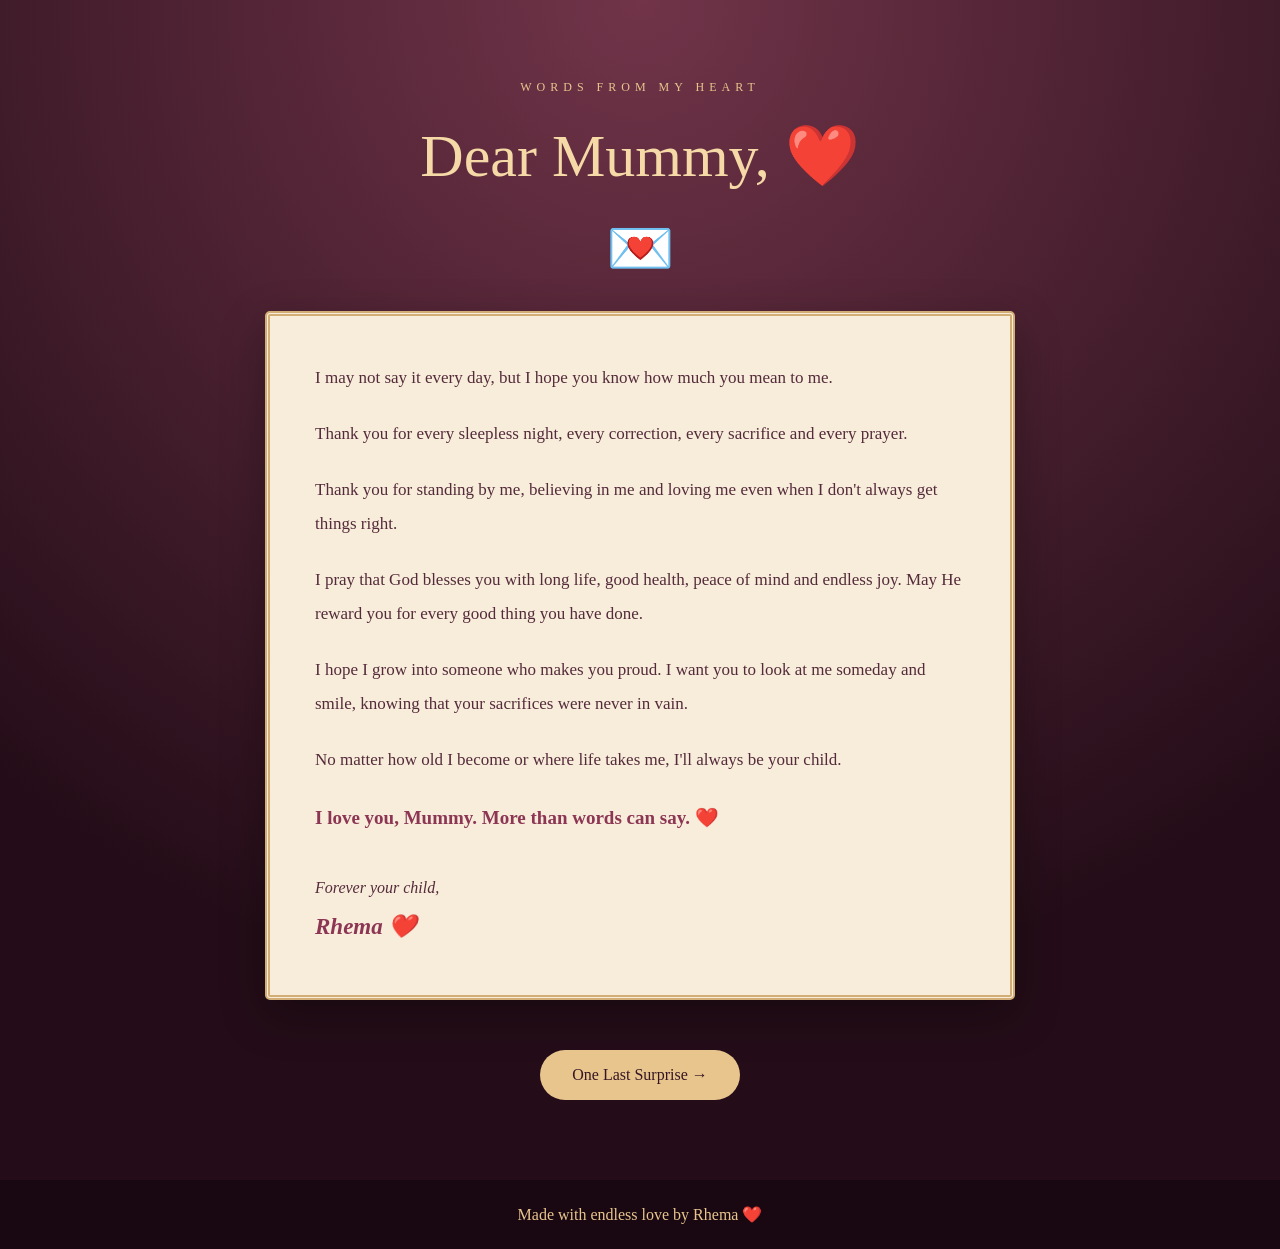
==== letter.html @ 6cc8d13c "Add files via upload" ====
<!DOCTYPE html>
<html lang="en">
<head>
    <meta charset="UTF-8">
    <meta name="viewport" content="width=device-width, initial-scale=1.0">
    <title>A Letter to Mummy ❤️</title>
    <link rel="stylesheet" href="css/style.css">
</head>
<body>

    <!-- <nav class="navbar">
        <div class="logo">For Mummy 🌹</div>

        <div class="nav-links">
            <a href="index.html">Home</a>
            <a href="love.html">My First Love</a>
            <a href="letter.html" class="active">My Letter</a>
            <a href="surprise.html">Surprise</a>
        </div>
    </nav> -->

    <main class="letter-page">

        <p class="eyebrow">WORDS FROM MY HEART</p>

        <h1>Dear Mummy, ❤️</h1>

        <div class="letter-decoration">💌</div>

        <div class="letter-content">

            <p>
                I may not say it every day, but I hope you
                know how much you mean to me.
            </p>

            <p>
                Thank you for every sleepless night,
                every correction, every sacrifice and
                every prayer.
            </p>

            <p>
                Thank you for standing by me, believing
                in me and loving me even when I don't
                always get things right.
            </p>

            <p>
                I pray that God blesses you with long life,
                good health, peace of mind and endless joy.
                May He reward you for every good thing
                you have done.
            </p>

            <p>
                I hope I grow into someone who makes you
                proud. I want you to look at me someday
                and smile, knowing that your sacrifices
                were never in vain.
            </p>

            <p>
                No matter how old I become or where life
                takes me, I'll always be your child.
            </p>

            <p class="final-words">
                I love you, Mummy. More than words can say. ❤️
            </p>

            <div class="letter-signature">
                Forever your child,<br>
                <span>Rhema ❤️</span>
            </div>

        </div>

        <a href="surprise.html" class="btn">
            One Last Surprise →
        </a>

    </main>

    <footer>
        Made with endless love by Rhema ❤️
    </footer>

    <script src="js/script.js"></script>

</body>
</html>
---- css/style.css ----
* {
    margin: 0;
    padding: 0;
    box-sizing: border-box;
}

html {
    scroll-behavior: smooth;
}

body {
    font-family: Georgia, serif;
    background: #240d18;
    color: #fff5e8;
    min-height: 100vh;
}

/* NAVIGATION */

.navbar {
    width: 100%;
    padding: 25px 8%;
    display: flex;
    justify-content: space-between;
    align-items: center;
    background: rgba(36, 13, 24, 0.95);
    border-bottom: 1px solid rgba(232, 197, 141, 0.2);
}

.logo {
    color: #e8c58d;
    font-size: 24px;
    font-weight: bold;
}

.nav-links {
    display: flex;
    gap: 30px;
}

.nav-links a {
    color: #f3dddd;
    text-decoration: none;
    font-size: 15px;
    transition: 0.3s;
}

.nav-links a:hover,
.nav-links a.active {
    color: #e8c58d;
}

/* HOMEPAGE */

.hero {
    min-height: 85vh;
    display: flex;
    align-items: center;
    justify-content: center;
    text-align: center;
    padding: 50px 20px;
    background:
        radial-gradient(circle at center, #713449, #240d18 75%);
}

.hero-content {
    max-width: 750px;
}

.eyebrow {
    color: #e8c58d;
    letter-spacing: 5px;
    font-size: 12px;
    margin-bottom: 25px;
}

.hero-flower {
    font-size: 60px;
    margin-bottom: 15px;
}

.hero h1 {
    font-size: clamp(45px, 8vw, 75px);
    font-weight: normal;
    line-height: 1.3;
    color: #fff5e8;
}

.hero h1 span {
    color: #e8c58d;
}

.hero-text {
    max-width: 580px;
    margin: 25px auto;
    font-size: 18px;
    line-height: 1.9;
    color: #f3dddd;
}

.btn {
    display: inline-block;
    margin-top: 20px;
    padding: 16px 32px;
    background: #e8c58d;
    color: #351625;
    text-decoration: none;
    border-radius: 30px;
    transition: 0.3s;
}

.btn:hover {
    background: white;
    transform: translateY(-4px);
}

.signature {
    margin-top: 30px;
    color: #e8c58d;
    font-style: italic;
}

/* FOOTER */

footer {
    padding: 25px;
    text-align: center;
    color: #e8c58d;
    background: #190812;
}

/* MOBILE */

@media (max-width: 750px) {

    .navbar {
        flex-direction: column;
        gap: 20px;
        padding: 20px;
    }

    .nav-links {
        gap: 15px;
        flex-wrap: wrap;
        justify-content: center;
    }

    .nav-links a {
        font-size: 13px;
    }

    .hero-text {
        font-size: 16px;
    }
}


/* MY FIRST LOVE PAGE */

.love-page {
    min-height: 85vh;
    padding: 90px 8%;
    text-align: center;
    background: linear-gradient(145deg, #3b1929, #240d18);
}

.love-page h1 {
    font-size: clamp(40px, 7vw, 65px);
    font-weight: normal;
    color: #e8c58d;
    margin: 20px 0;
}

.love-flower {
    font-size: 55px;
    margin: 20px 0;
}

.love-intro {
    max-width: 650px;
    margin: 0 auto 40px;
    font-size: 20px;
    line-height: 1.9;
    color: #fff5e8;
}

.love-message {
    max-width: 750px;
    margin: auto;
    padding: 40px;
    background: rgba(255,255,255,0.05);
    border: 1px solid rgba(232,197,141,0.25);
    border-radius: 20px;
}

.love-message p {
    font-size: 17px;
    line-height: 2;
    color: #f3dddd;
    margin-bottom: 25px;
}

.love-message p:last-child {
    margin-bottom: 0;
}


/* LETTER PAGE */

.letter-page {
    min-height: 85vh;
    padding: 80px 20px;
    text-align: center;
    background: radial-gradient(circle at top, #713449, #240d18 75%);
}

.letter-page h1 {
    color: #f5d9a7;
    font-size: clamp(40px, 7vw, 60px);
    font-weight: normal;
    margin: 20px 0;
}

.letter-decoration {
    font-size: 55px;
    margin: 25px 0;
}

.letter-content {
    max-width: 750px;
    margin: 30px auto;
    padding: 45px;
    text-align: left;
    background: #f8eddb;
    color: #542b3a;
    border-radius: 5px;
    box-shadow: 0 15px 45px rgba(0,0,0,0.3);
    border: 5px double #d2ad76;
}

.letter-content p {
    font-size: 17px;
    line-height: 2;
    margin-bottom: 22px;
}

.letter-content .final-words {
    color: #8c3654;
    font-weight: bold;
    font-size: 19px;
}

.letter-signature {
    margin-top: 35px;
    line-height: 2;
    font-style: italic;
}

.letter-signature span {
    color: #8c3654;
    font-size: 23px;
    font-weight: bold;
}

/* SURPRISE PAGE */
.surprise-page {
    min-height: 85vh;
    padding: 80px 20px;
    display: flex;
    align-items: center;
    justify-content: center;
    text-align: center;
    background: radial-gradient(circle at top, #713449, #240d18 75%);
}

.surprise-content {
    max-width: 750px;
    padding: 45px;
    background: rgba(255, 255, 255, 0.06);
    border: 1px solid #d2ad76;
    border-radius: 20px;
    box-shadow: 0 15px 45px rgba(0, 0, 0, 0.3);
}

.surprise-decoration {
    font-size: 55px;
    margin-bottom: 25px;
}

.surprise-content h1 {
    color: #f5d9a7;
    font-size: clamp(35px, 6vw, 55px);
    font-weight: normal;
    margin-bottom: 30px;
}

.surprise-content p {
    color: #f8eddb;
    font-size: 18px;
    line-height: 2;
    margin-bottom: 22px;
}

.surprise-content h2 {
    color: #f5d9a7;
    font-size: clamp(28px, 5vw, 40px);
    margin: 35px 0 20px;
}

.surprise-content .surprise-final {
    color: #f5d9a7;
}

.surprise-signature {
    margin-top: 35px;
    font-style: italic;
}

.surprise-signature span {
    color: #f5d9a7;
    font-size: 23px;
    font-weight: bold;
}
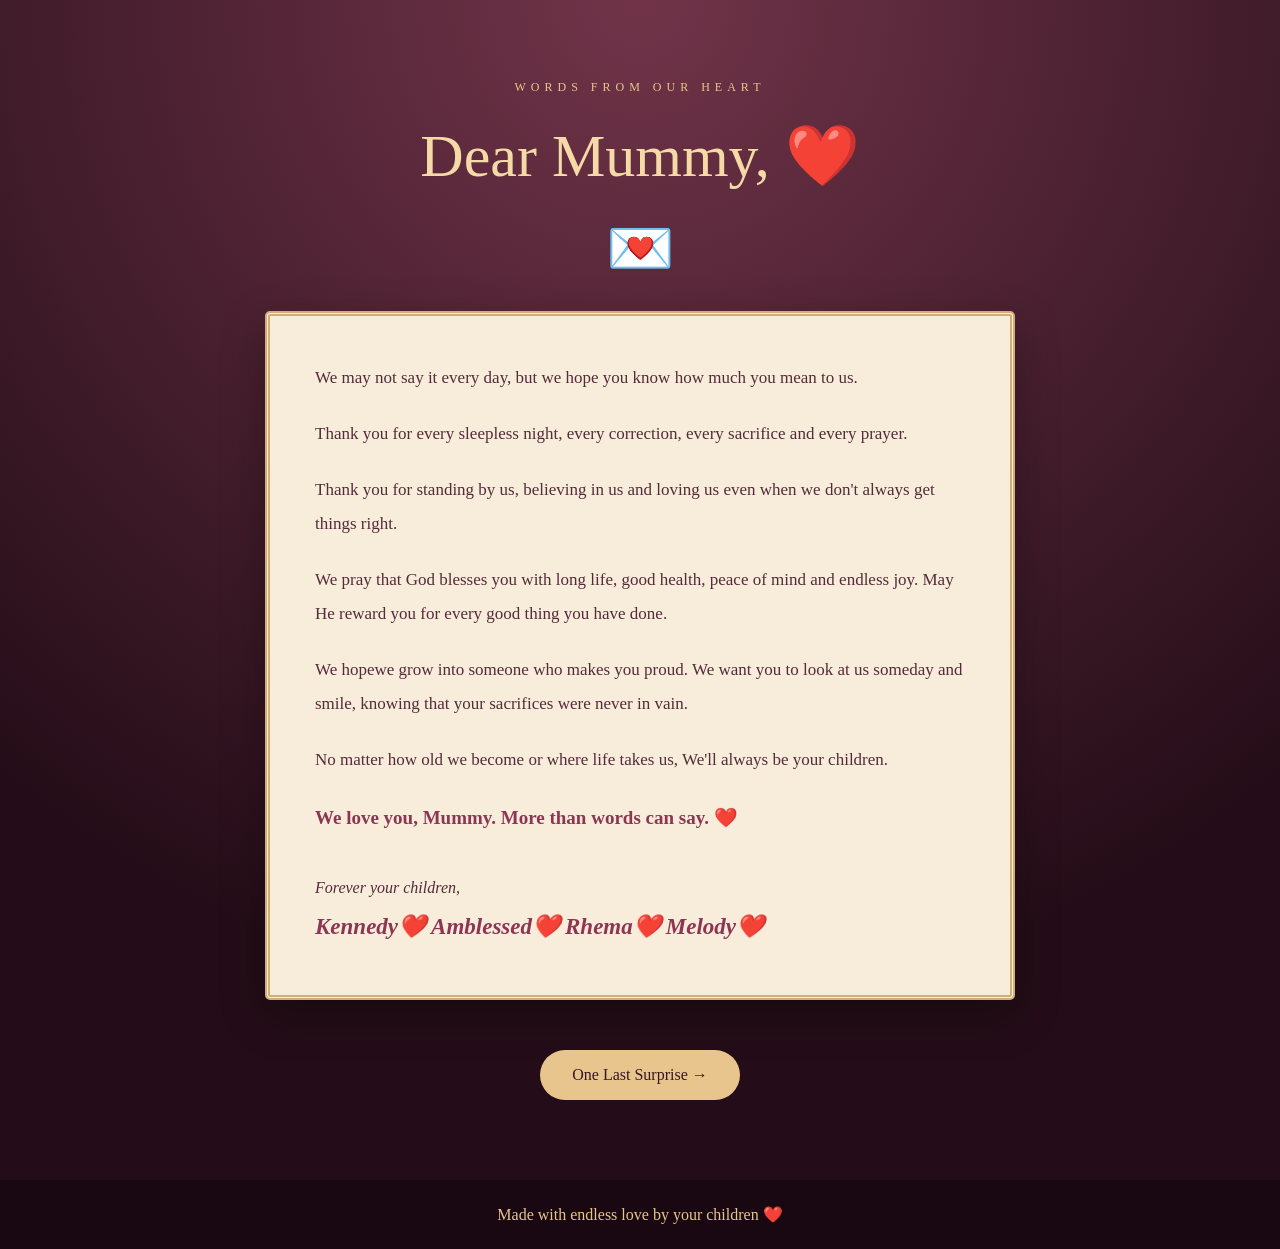
==== commit 41c4a450: "Add files via upload" ====
--- a/letter.html
+++ b/letter.html
@@ -9,20 +9,9 @@
 </head>
 <body>
 
-    <!-- <nav class="navbar">
-        <div class="logo">For Mummy 🌹</div>
-
-        <div class="nav-links">
-            <a href="index.html">Home</a>
-            <a href="love.html">My First Love</a>
-            <a href="letter.html" class="active">My Letter</a>
-            <a href="surprise.html">Surprise</a>
-        </div>
-    </nav> -->
-
     <main class="letter-page">
 
-        <p class="eyebrow">WORDS FROM MY HEART</p>
+        <p class="eyebrow">WORDS FROM OUR HEART</p>
 
         <h1>Dear Mummy, ❤️</h1>
 
@@ -31,8 +20,8 @@
         <div class="letter-content">
 
             <p>
-                I may not say it every day, but I hope you
-                know how much you mean to me.
+                We may not say it every day, but we hope you
+                know how much you mean to us.
             </p>
 
             <p>
@@ -42,37 +31,37 @@
             </p>
 
             <p>
-                Thank you for standing by me, believing
-                in me and loving me even when I don't
+                Thank you for standing by us, believing
+                in us and loving us even when we don't
                 always get things right.
             </p>
 
             <p>
-                I pray that God blesses you with long life,
+                We pray that God blesses you with long life,
                 good health, peace of mind and endless joy.
                 May He reward you for every good thing
                 you have done.
             </p>
 
             <p>
-                I hope I grow into someone who makes you
-                proud. I want you to look at me someday
+                We hopewe grow into someone who makes you
+                proud. We want you to look at us someday
                 and smile, knowing that your sacrifices
                 were never in vain.
             </p>
 
             <p>
-                No matter how old I become or where life
-                takes me, I'll always be your child.
+                No matter how old we become or where life
+                takes us, We'll always be your children.
             </p>
 
             <p class="final-words">
-                I love you, Mummy. More than words can say. ❤️
+                We love you, Mummy. More than words can say. ❤️
             </p>
 
             <div class="letter-signature">
-                Forever your child,<br>
-                <span>Rhema ❤️</span>
+                Forever your children,<br>
+                <span>Kennedy❤️</span> <span>Amblessed❤️</span> <span>Rhema❤️</span> <span>Melody❤️</span> 
             </div>
 
         </div>
@@ -84,7 +73,7 @@
     </main>
 
     <footer>
-        Made with endless love by Rhema ❤️
+        Made with endless love by your children ❤️
     </footer>
 
     <script src="js/script.js"></script>
